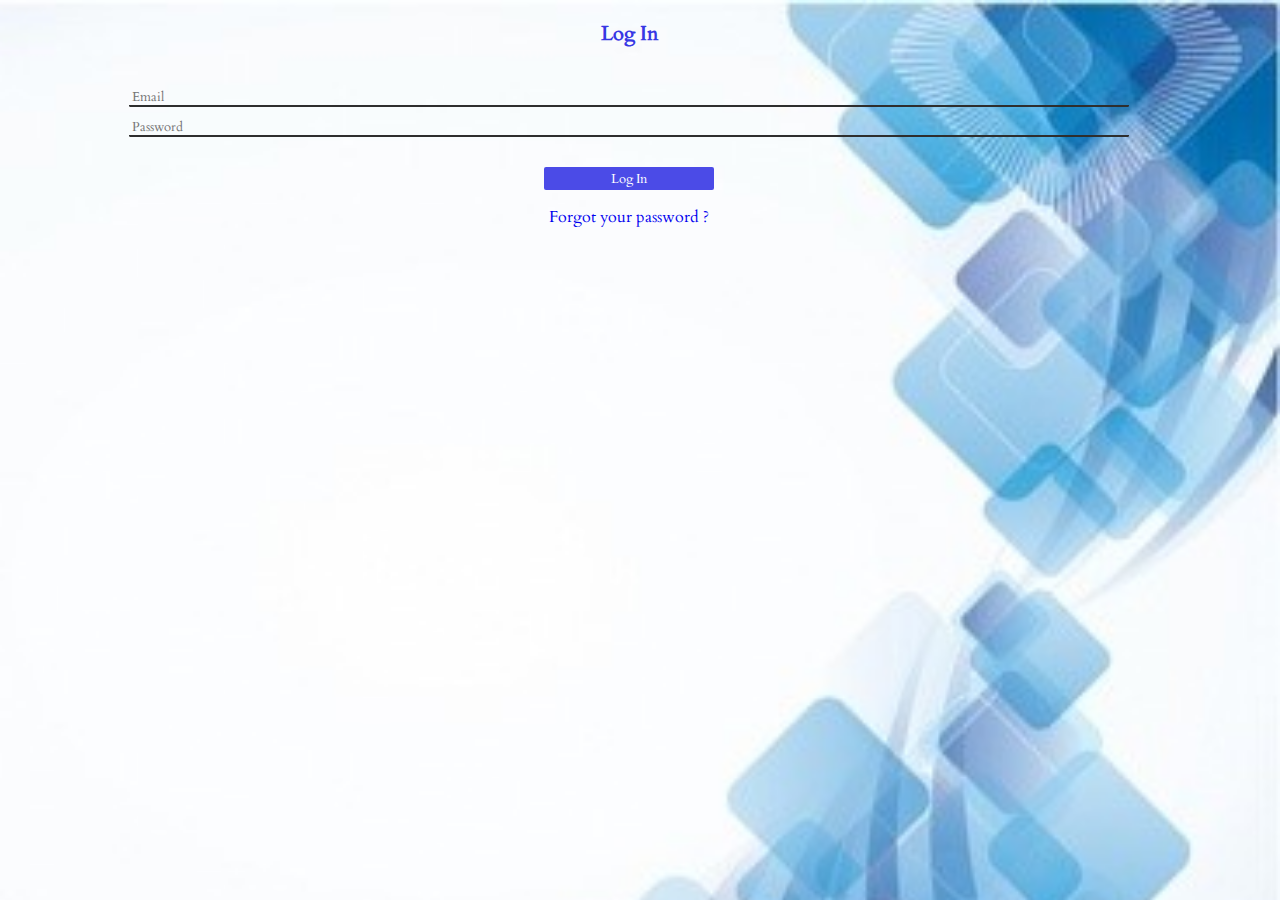
==== index.html @ 45dd646c "add index" ====
<!DOCTYPE html>
<html lang="en">
<head>
    <meta charset="UTF-8">
    <meta name="viewport" content="width=device-width, initial-scale=1.0">
    <meta http-equiv="X-UA-Compatible" content="ie=edge">
    <link rel="stylesheet" href="assets/fontawesome/css/all.css">
    <link rel="stylesheet" href="css/grid.css">
    <link rel="stylesheet" href="css/style.css">
    <title>Sign Up</title>
</head>
<body>
<div class=" full-view">
    <div class="flex row">
        <div class="full-view blue-bg w7">
            <div class=" col  ">
                <div class="logo ">
                    <div class="wrapper">
                        <div class="inline">
                            <img width="50px" src="assets/images/logo/logo.png" alt="">
                            <p class="logo-tag-line josefin">The Pen Is Mightier Than The Sword</p>
                        </div>
                    </div>
                </div>
                <div class=" flex v-flex col h-flex">
                    <img width="80%" class="sign-up-img" src="assets/images/illustrations/sign-up.jpeg" alt="">
                </div>
            </div>
        </div>
        
        <div class="flex v-flex h-flex w5 sm-90 sm-t20 ">
            <div class="wrapper w12 margin-la">

                <div class="log-in-label">
                    <p class="login-title josefinw">
                        Log In
                    </p>
                </div>

                <form action="/details.html">
                    <div class="form-group  block">
                        <input type="email" name="email" id="email" placeholder="Email" required>
                        <input type="password" name="password" id="password" placeholder="Password" required>
                        <input type="submit" value="Log In" class="btn">
                    </div>
                </form>

                <div class="forgot-password">
                    <a class="forgot-password" href="comfirm-mail.html"> Forgot your password ? </a>
                </div>
            </div>
        </div>
    </div>
</div>

    
<!--Js Link-->
    <script src="app.js"></script>

</body>
</html>
---- css/grid.css ----
* {
    margin: 0;
    padding: 0;
    box-sizing: border-box;
}

.full-view{
    height: 100vh;
}

.wrapper{
    text-align: center;
}

.inline{
    display: inline;
}

.margin-ra{
    margin-right: auto;
}

.margin-la{
    margin-left: auto;
}

.block{
    display: block;
}

.inline-block{
    display: inline-block;
}

.flex{
    display: flex;
}

.row{
    flex-direction: row;
}

.col{
    flex-direction: column;
}


.h-flex{
    justify-content: center;
}

.v-flex{
    align-items: center;
}

.w1{
    width: 8.3%;
}

.w2{
    width: 16.6%;
}

.w3{
    width: 24.9%;
}

.w4{
    width: 33.2%;
}

.w5{
    width: 41.5%;
}

.w6{
    width: 49.8%;
}

.w7{
    width: 58.1%;
}

.w8{
    width: 66.4%;
}

.w9{
    width: 74.7%;
}

.w10{
    width: 83.1%;
}

.w11{
    width: 91.4%;
}

.w12{
width: 99.7%;
}

.double-input{
    width: 48%;
}

  .card{
      min-width: 225px;
      min-height: 197.44px; 
      max-width: 625px;
      padding: 3px;
      margin-left: auto;
      margin-right: auto;
      box-shadow: 1.5px 2px 2px 2px rgb(112, 111, 111);
      box-shadow: black;
      border-radius: 6px;
      background-color: white;
      Offset: 0px, 3.49px rgba(144,113,99, 0.45) ;
  }


@media all and (max-width:720px){
    .row{
        flex-direction: row;
        flex-wrap: wrap;
    }

    .flex{
        flex-wrap: wrap;
    }

    .double-input{
        width: 80%;
    }

}
---- css/style.css ----
@font-face{
    font-family: 'josefin';
    src: url('../assets/fonts/Josefin_Sans/JosefinSans-SemiBold.ttf');
    font-style: normal;
    font-weight: 600;
}

@font-face{
    font-family: 'josefin';
    src: url('../assets/fonts/Josefin_Sans/JosefinSans-Bold.ttf');
    font-weight: 700;
}

@font-face{
    font-family: 'cardo';
    src: url('../assets/fonts/Cardo/Cardo-Regular.ttf');
    font-weight: 400;
}

*:focus{
    outline: none;
}

body{
    background-color: rgb(255, 255, 255);
    color: rgb(55, 55, 228);
    font-family: 'cardo';

}

.josefin{
    font-family: 'josefin';
}

.cardo{
    font-family: 'cardo';
}

.logo{
    padding-top: 30px ;
}

.logo-tag-line{
    font-size: 14px;
    padding-top: 10px;
    color: white;
}



.blue-bg{
    background-color: rgb(55, 55, 228);
    border-radius: 5px ;
    margin-right: 2px;
}

form{
    margin-right: auto;
    margin-left: auto;
}

input{
    margin-right: auto;
    margin-left: auto;
    width: 80%;
    display: block;
    border: none;
    margin-top: 10px;
    border-bottom: 2.5px solid rgb(46, 46, 46) ;
    border-radius: 1.5px;
    padding: 1.5px;
    background-color: transparent;
}

input[type=submit]{
    margin-top: 30px;
    
}

.btn{
    min-width: 100px;
    max-width: 170px;
    font-family: 'cardo';
    border-radius: 2px;
    border: 1px solid transparent;
    background-color:rgba(55, 55, 228, 0.9) ;
    color: white;
}

input:focus{
    transition: 0.7s ease;
   border-bottom: 2.5px solid rgb(55, 55, 228) ;  
}

input::placeholder{
    font-family: 'cardo';
    padding: 2px 0px 0px 2px;
}

.sign-up-img{
    padding-top:60px ;
}

.forgot-password{
    text-decoration: none;
    padding-top: 1rem ;
}

.login-title{
    font-size: 20px;
    font-weight: 700;
    margin-bottom: 40px;
}

.reset-title{
    font-size: 20px;
    font-weight: 700;
    margin-bottom: 80px;
    margin-top: 40px;
}

.label{
    text-align: left;
    margin-left: 20px;
    font-size: 14px;
    color: black;
}

.confirm-form input{
    margin-left: 20px;
    margin-right: 0;
}

.check-mail{
    color: black;
}

.check-mail p{
    font-size: 16px;
}

.sent-text{
    margin-bottom: 20px;
}

.sent-text-2 {
    margin-bottom: 40px;
}

.not-seen .btn{
    margin-top: 5px;
}

.input-confirm{
    z-index: 1;
}
#check-mail-overlay{
    position: absolute;
    top: 0;
    height: 100%;
    width: 100%;
    z-index: 9;
    transition: 1s;
    background-color:rgba(8, 8, 8,0.85) ;
    display: none;
}

.check-mail{
    padding: 20px;
    padding-top: 20%;
}

.icon i {
    position: absolute;
    top: 0;
    right: 0;
    margin: 20px;
    font-size: 30px;
    color: white;
}

.detail{
    margin: 0 10px;
    margin-right: 30px;
    margin-top: 20px;
}

.dets-img{
    display: flex;
    align-content: center;
    justify-content: center;
    align-items: center;
}

.align-dets-form{
    justify-content: space-between;
}

.details-form input{
    margin-left: 0;
    margin-right: 0;
    max-width: 100%;
    margin-top: 15px;
}



input[type=file]{
    width: auto;
    margin-top: 3px;
    border-bottom: 0;
}

.profile-pic{
    margin-top: 15px;
}

.profile-label{
    color: black;
    font-size: 13px;
}

select{
    margin-top: 15px;
    border-radius: 3px;
    padding: 5px;
    width: 120px;
}
.details-title p{
    font-size: 20px;
}

.details-select{
    font-size: 16px;
    color: black;
    margin-top: 20%;
}

#save{
    width: 40px;
    margin-top: 40px;
}

.select-style{
    background-color: black;
    color: white;
}

.sent-overlay{
    position: absolute;
    top: 0;
    height: 100%;
    width: 100%;
    z-index: 9;
    transition: 1s;
    background-color:rgba(250, 250, 250,0.85) ;
    display: none;
    
}

.sent{
    height: 100vh;
    display: flex;
    align-items: center;
    justify-content: center;
}

.sent img{
    width: 30%;
}


@media all and (max-width:1367px){
    body{
        background-image: url("/assets/images/m-bg.jpg");
        background-size: cover;
        background-repeat: no-repeat;
    }
    .blue-bg{
        display: none;
    }

    .sm-90{
        width: 98%;
    }

    .details-select{
        margin-top: 60px;
    }

    .sm-t20{
        margin-top: 20px;
    }

}

@media all and (max-width:720px){
    
    
    .sm-100{
        width: 100%;
    }

    .sm-90{
        width: 98%;
    }

    .sm-80{
        width:80%;
    }

    .sent img{
        width: 50%;
    }
}
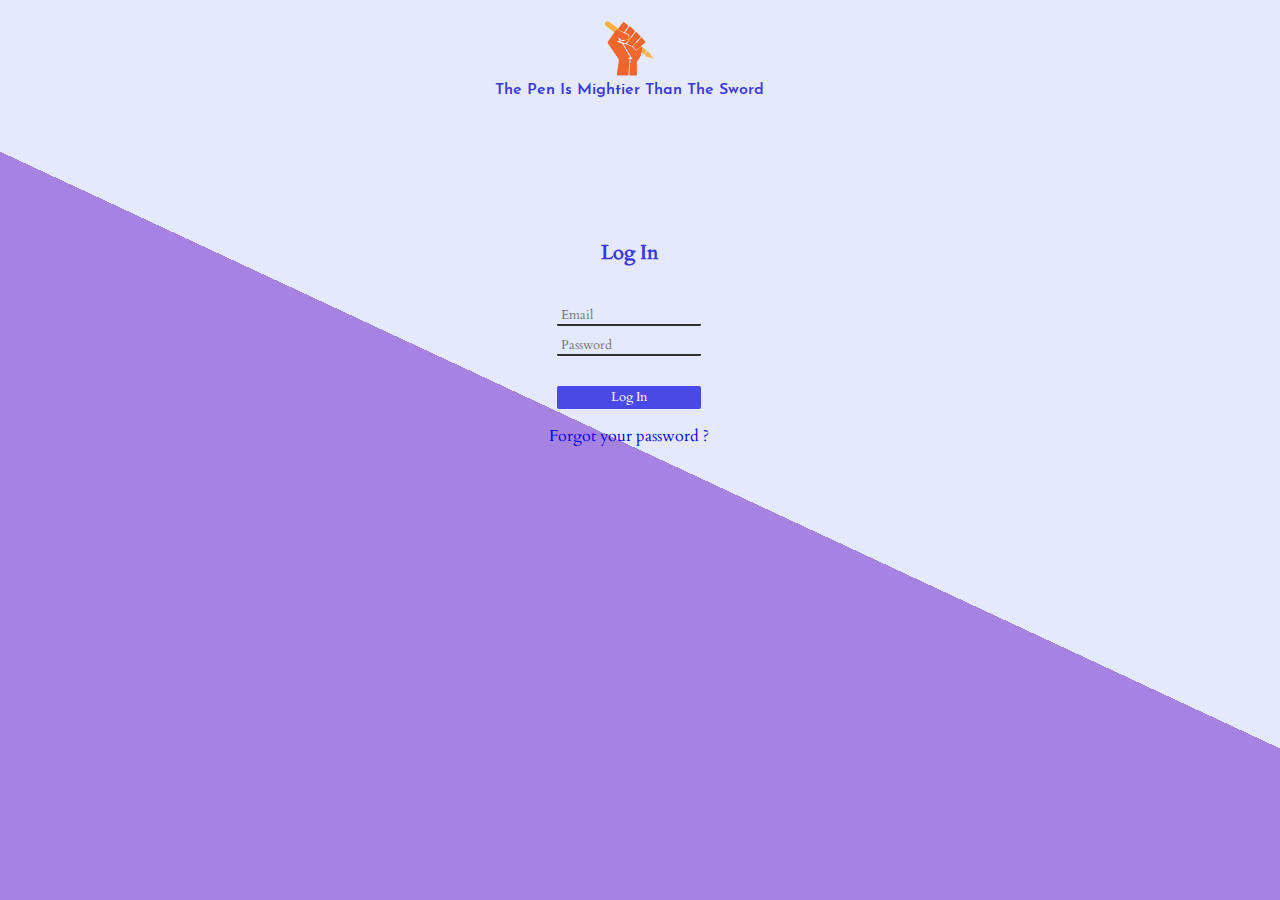
==== commit 1e6d3b6b: "update" ====
--- a/index.html
+++ b/index.html
@@ -31,22 +31,31 @@
         <div class="flex v-flex h-flex w5 sm-90 sm-t20 ">
             <div class="wrapper w12 margin-la">
 
-                <div class="log-in-label">
-                    <p class="login-title josefinw">
-                        Log In
-                    </p>
+                <div class="mob-logo">
+                    <img width="50px" src="assets/images/logo/logo.png" alt="">
+                    <p class=" josefin">The Pen Is Mightier Than The Sword</p>
                 </div>
+                <div class="form-top sm-100">
+                    <div class="div sm-100">
 
-                <form action="/details.html">
-                    <div class="form-group  block">
-                        <input type="email" name="email" id="email" placeholder="Email" required>
-                        <input type="password" name="password" id="password" placeholder="Password" required>
-                        <input type="submit" value="Log In" class="btn">
+                        <div class="log-in-label sm-100">
+                            <p class="login-title josefinw">
+                                Log In
+                            </p>
+                        </div>
+
+                        <form action="details.html" class="  sm-100">
+                            <div class="form-group login-form-group   block">
+                                <input type="email" name="email" id="email" placeholder="Email" required>
+                                <input type="password" name="password" id="password" placeholder="Password" required>
+                                <input type="submit" value="Log In" class="btn">
+                            </div>
+                        </form>
+                        
+                        <div class="forgot-password">
+                            <a class="forgot-password" href="comfirm-mail.html"> Forgot your password ? </a>
+                        </div>
                     </div>
-                </form>
-
-                <div class="forgot-password">
-                    <a class="forgot-password" href="comfirm-mail.html"> Forgot your password ? </a>
                 </div>
             </div>
         </div>
--- a/css/style.css
+++ b/css/style.css
@@ -22,14 +22,19 @@
 }
 
 body{
-    background-color: rgb(255, 255, 255);
+    /* background-color: rgb(255, 255, 255); */
     color: rgb(55, 55, 228);
     font-family: 'cardo';
+    background-image: -webkit-linear-gradient(65deg, #a683e3 50%, #E4e9fd 50%);
 
 }
 
 .josefin{
     font-family: 'josefin';
+}
+
+.mob-logo{
+    display: none;
 }
 
 .cardo{
@@ -49,7 +54,7 @@
 
 
 .blue-bg{
-    background-color: rgb(55, 55, 228);
+    /* background-color: rgb(55, 55, 228); */
     border-radius: 5px ;
     margin-right: 2px;
 }
@@ -160,9 +165,10 @@
     height: 100%;
     width: 100%;
     z-index: 9;
-    transition: 1s;
+    transition: 1s ease;
     background-color:rgba(8, 8, 8,0.85) ;
     display: none;
+    overflow-y: scroll;
 }
 
 .check-mail{
@@ -252,9 +258,10 @@
     height: 100%;
     width: 100%;
     z-index: 9;
-    transition: 1s;
+    transition: 0.5s ease-out;
     background-color:rgba(250, 250, 250,0.85) ;
     display: none;
+    overflow-y: scroll;
     
 }
 
@@ -271,15 +278,27 @@
 
 
 @media all and (max-width:1367px){
-    body{
+    /* body{
         background-image: url("/assets/images/m-bg.jpg");
         background-size: cover;
         background-repeat: no-repeat;
-    }
+    } */
     .blue-bg{
         display: none;
     }
 
+    .mob-logo{
+        display: block;
+    }
+
+    .form-top{
+        height: 50vh;
+        width: 100%;
+        flex-direction: column;
+        display: flex;
+        align-items: center;
+        justify-content: center;
+    }
     .sm-90{
         width: 98%;
     }
@@ -289,6 +308,10 @@
     }
 
     .sm-t20{
+        margin-top: 20px;
+    }
+
+    .form-top{
         margin-top: 20px;
     }
 
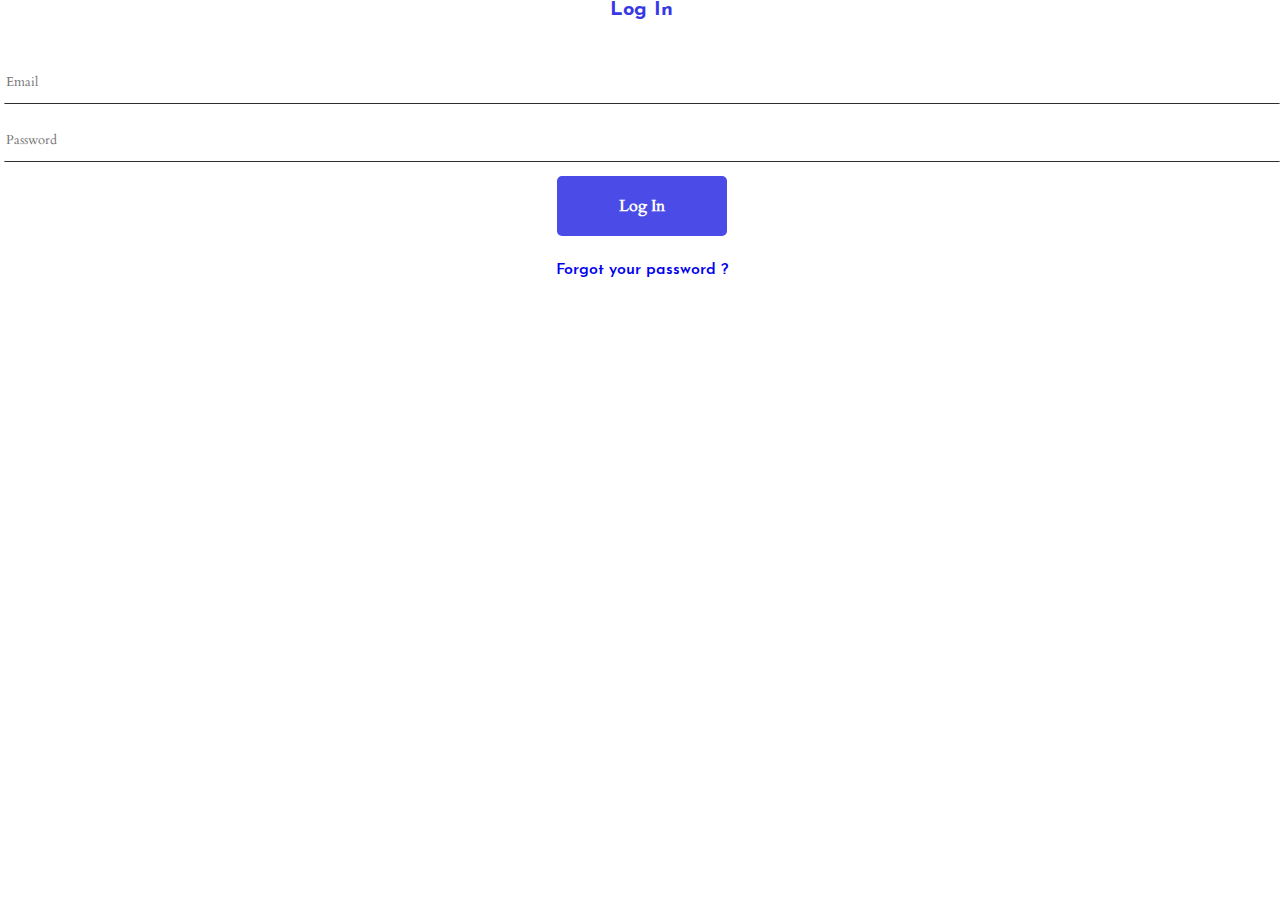
==== commit 7ff2191c: "profile image correction" ====
--- a/index.html
+++ b/index.html
@@ -23,7 +23,7 @@
                     </div>
                 </div>
                 <div class=" flex v-flex col h-flex">
-                    <img width="80%" class="sign-up-img" src="assets/images/illustrations/sign-up.jpeg" alt="">
+                    <img width="80%" class="sign-up-img" src="assets/images/illustrations/sign-up-1.svg" alt="">
                 </div>
             </div>
         </div>
--- a/css/style.css
+++ b/css/style.css
@@ -24,9 +24,8 @@
 body{
     /* background-color: rgb(255, 255, 255); */
     color: rgb(55, 55, 228);
-    font-family: 'cardo';
-    background-image: -webkit-linear-gradient(65deg, #a683e3 50%, #E4e9fd 50%);
-
+    font-family: 'josefin';
+    /* background-image: -webkit-linear-gradient(65deg, #a683e3 50%, #E4e9fd 50%); */
 }
 
 .josefin{
@@ -48,7 +47,7 @@
 .logo-tag-line{
     font-size: 14px;
     padding-top: 10px;
-    color: white;
+    color: black;
 }
 
 
@@ -67,19 +66,27 @@
 input{
     margin-right: auto;
     margin-left: auto;
-    width: 80%;
+    width: 100%;
     display: block;
     border: none;
-    margin-top: 10px;
-    border-bottom: 2.5px solid rgb(46, 46, 46) ;
+    /* margin-top: 10px; */
+    border-bottom: 1px solid rgb(46, 46, 46);
     border-radius: 1.5px;
-    padding: 1.5px;
+    /* padding: 1.5px; */
     background-color: transparent;
+    padding: 14px 0;
+    margin: 14px auto;
+    transition: 0.4s ease-in-out;
 }
 
 input[type=submit]{
-    margin-top: 30px;
-    
+    /* margin-top: 30px; */
+    margin: 10px auto;
+    padding: 18px;
+    border-radius: 5px;
+    cursor:pointer;
+    font-size: 16px;
+    font-weight: bold;
 }
 
 .btn{
@@ -93,8 +100,7 @@
 }
 
 input:focus{
-    transition: 0.7s ease;
-   border-bottom: 2.5px solid rgb(55, 55, 228) ;  
+   border-bottom: 1px solid rgb(55, 55, 228) ;  
 }
 
 input::placeholder{
@@ -226,12 +232,33 @@
     font-size: 13px;
 }
 
+label{
+    width: max-content;
+}
+
 select{
     margin-top: 15px;
     border-radius: 3px;
-    padding: 5px;
-    width: 120px;
-}
+    padding: 15px;
+    width: 150px;
+}
+
+
+.select-style{
+    background-color: black;
+    color: white;
+    font-family: 'josefin';
+}
+
+#select option{
+    width: 140px !important;
+    height: 70px !important;
+}
+
+option{
+    font-size: 16px;
+}
+
 .details-title p{
     font-size: 20px;
 }
@@ -247,16 +274,11 @@
     margin-top: 40px;
 }
 
-.select-style{
-    background-color: black;
-    color: white;
-}
-
 .sent-overlay{
     position: absolute;
     top: 0;
-    height: 100%;
-    width: 100%;
+    min-height: 100%;
+    min-width: 100%;
     z-index: 9;
     transition: 0.5s ease-out;
     background-color:rgba(250, 250, 250,0.85) ;
@@ -266,7 +288,7 @@
 }
 
 .sent{
-    height: 100vh;
+    min-height: 100vh;
     display: flex;
     align-items: center;
     justify-content: center;
@@ -276,63 +298,89 @@
     width: 30%;
 }
 
-
-@media all and (max-width:1367px){
-    /* body{
-        background-image: url("/assets/images/m-bg.jpg");
-        background-size: cover;
-        background-repeat: no-repeat;
-    } */
+input[type=file]{
+    display: none;
+}
+
+.profile-image i{
+    margin-bottom: 0px;
+    width: max-content;
+    padding: 3px;
+    display: block;
+    font-size: 80px;
+    color: gray;
+    border: 1px solid grey;
+    border-radius: 3px;
+    margin-top: 10px;
+    width: 100px;
+    height:100px;
+    text-align: center;
+    border-radius: 50%;
+
+    
+}
+
+#output{
+    transition: 1s ease-in;
+    width: 100px;
+    height: 100px;
+    border-radius: 50%;
+    display: none;
+}
+
+.profile-image p{
+    font-size: 13px;
+    color: rgb(43, 42, 42);
+    background-color: rgb(55, 55, 228);
+    padding: 5px;
+    width: fit-content;
+    border-radius: 3px;
+    color: white;
+    font-weight: 500;
+    display: inline;
+
+}
+
+.fit-content{
+    max-width: fit-content;
+    display: inline;
+}
+
+.cancel{
+    height: max-content;
+    width: max-content;
+    margin-left: 3px;
+    padding-top: 50px;
+}
+
+#cancel{
+    display: inline;
+    visibility: collapse;
+    border: none;
+    font-size: 25px ;
+    color: red;
+    margin-left: 5px;
+    position: relative;
+    top: 5px;
+    transition: 0.4s ease-in;
+
+}
+
+@media all and (max-width:1300px){
+    .flex{
+        display: flex;
+        flex-wrap: wrap;
+    }
+
+    .sm-100{
+        width: 100%;
+    }
+
+    .sm-90{
+        width: 100%;
+    }
+
     .blue-bg{
         display: none;
     }
-
-    .mob-logo{
-        display: block;
-    }
-
-    .form-top{
-        height: 50vh;
-        width: 100%;
-        flex-direction: column;
-        display: flex;
-        align-items: center;
-        justify-content: center;
-    }
-    .sm-90{
-        width: 98%;
-    }
-
-    .details-select{
-        margin-top: 60px;
-    }
-
-    .sm-t20{
-        margin-top: 20px;
-    }
-
-    .form-top{
-        margin-top: 20px;
-    }
-
-}
-
-@media all and (max-width:720px){
-    
-    
-    .sm-100{
-        width: 100%;
-    }
-
-    .sm-90{
-        width: 98%;
-    }
-
-    .sm-80{
-        width:80%;
-    }
-
-    .sent img{
-        width: 50%;
-    }
 }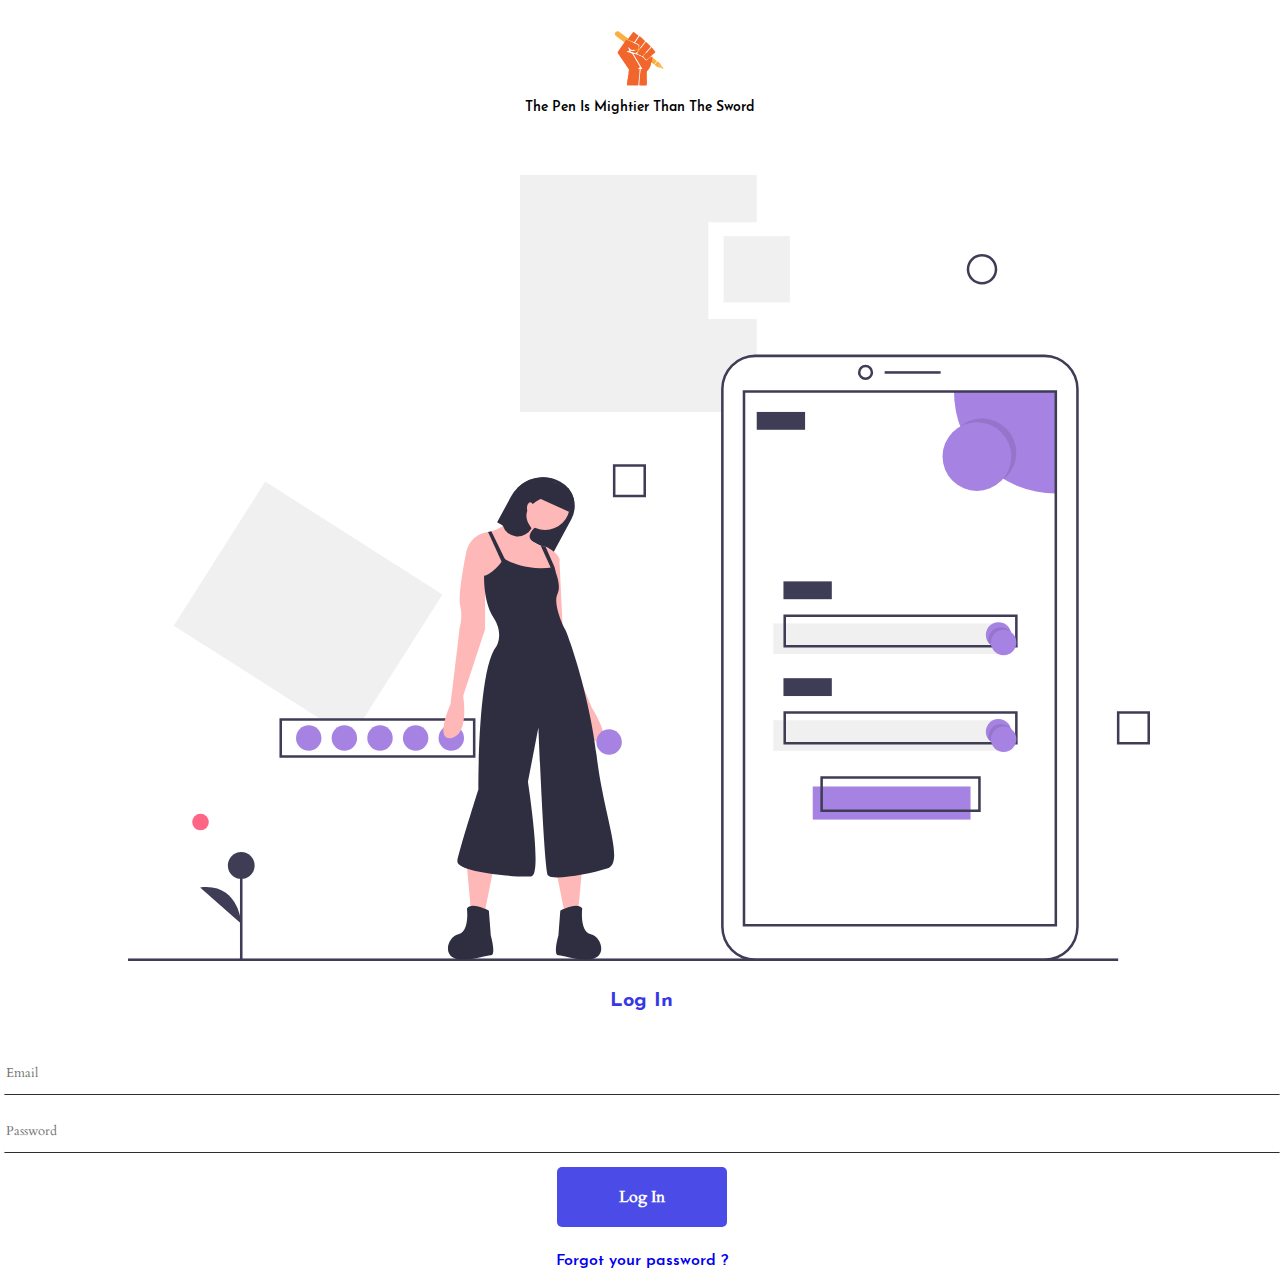
==== commit 1cfd72ea: "futher adjustmetto sent-overlay" ====
--- a/index.html
+++ b/index.html
@@ -12,7 +12,7 @@
 <body>
 <div class=" full-view">
     <div class="flex row">
-        <div class="full-view blue-bg w7">
+        <div class="full-view blue-bg w7 index-blue sm-100">
             <div class=" col  ">
                 <div class="logo ">
                     <div class="wrapper">
@@ -28,7 +28,7 @@
             </div>
         </div>
         
-        <div class="flex v-flex h-flex w5 sm-90 sm-t20 ">
+        <div class="flex v-flex h-flex w5 sm-100 ">
             <div class="wrapper w12 margin-la">
 
                 <div class="mob-logo">
--- a/css/style.css
+++ b/css/style.css
@@ -168,7 +168,7 @@
 #check-mail-overlay{
     position: absolute;
     top: 0;
-    height: 100%;
+    min-height: 100%;
     width: 100%;
     z-index: 9;
     transition: 1s ease;
@@ -277,7 +277,7 @@
 .sent-overlay{
     position: absolute;
     top: 0;
-    min-height: 100%;
+    min-height: 100vh;
     min-width: 100%;
     z-index: 9;
     transition: 0.5s ease-out;
@@ -362,7 +362,7 @@
     margin-left: 5px;
     position: relative;
     top: 5px;
-    transition: 0.4s ease-in;
+    transition: 0.2s ease-in;
 
 }
 
@@ -381,6 +381,10 @@
     }
 
     .blue-bg{
-        display: none;
+        height: max-content;
+    }
+
+    .index-blue{
+        margin-bottom: 30px;
     }
 }